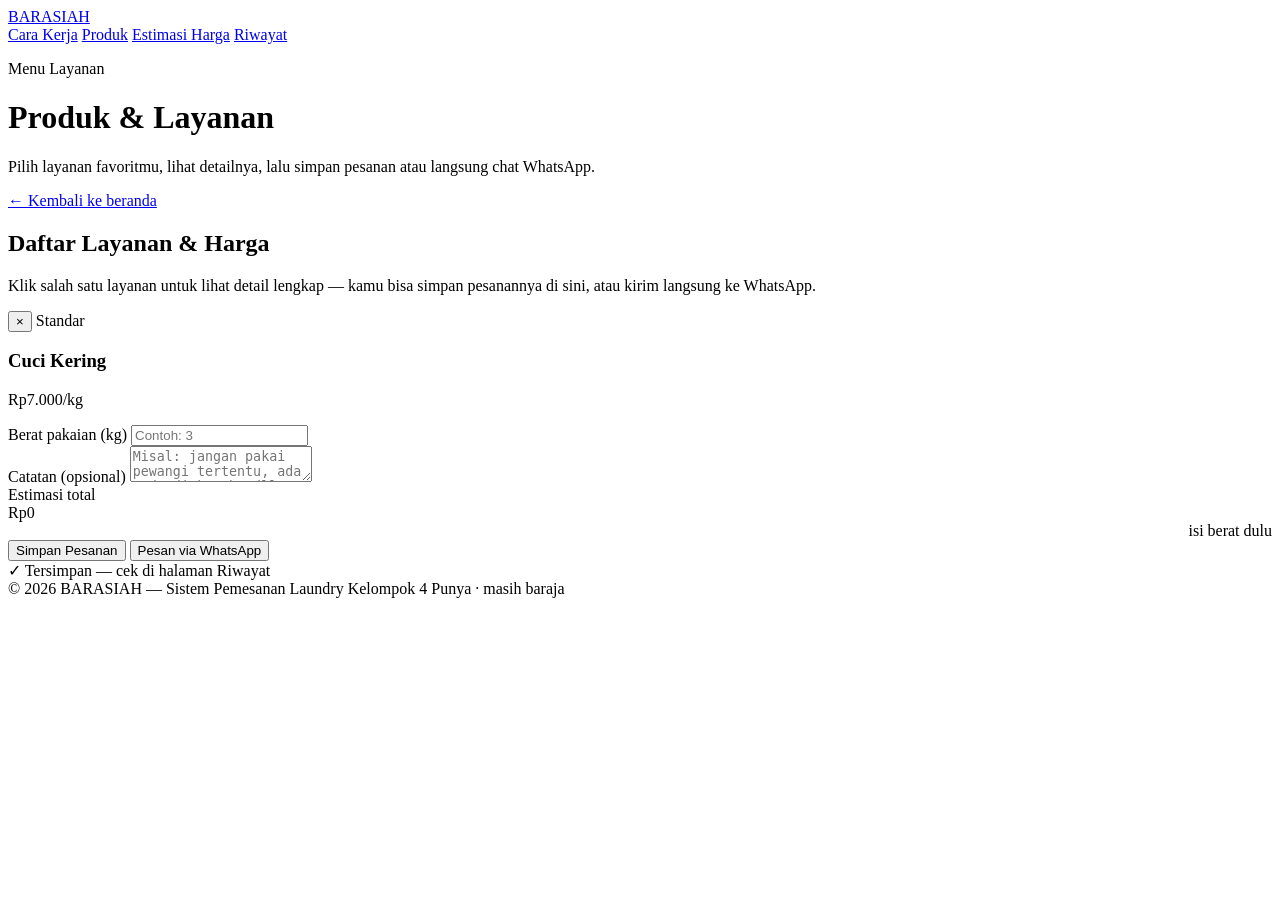
==== produk.html @ edec22c4 "Add files via upload" ====
<!doctype html>
<html lang="id">
<head>
<meta charset="UTF-8">
<meta name="viewport" content="width=device-width, initial-scale=1.0">
<title>Produk &amp; Layanan &mdash; BARASIAH</title>
<link rel="preconnect" href="https://fonts.googleapis.com">
<link rel="preconnect" href="https://fonts.gstatic.com" crossorigin>
<link href="https://fonts.googleapis.com/css2?family=Space+Grotesk:wght@500;600;700&family=Inter:wght@400;500;600&family=IBM+Plex+Mono:wght@500;600&display=swap" rel="stylesheet">
<link rel="stylesheet" href="assets/style.css">
</head>
<body>

<nav class="nav">
  <div class="wrap">
    <a class="brand" href="index.html"><span class="brand-mark" aria-hidden="true"></span>BARASIAH</a>
    <div class="nav-links">
      <a href="index.html#cara-kerja">Cara Kerja</a>
      <a href="produk.html" class="active">Produk</a>
      <a href="index.html#kalkulator">Estimasi Harga</a>
      <a href="riwayat.html">Riwayat</a>
    </div>
  </div>
</nav>

<header class="wrap page-head">
  <p class="eyebrow">Menu Layanan</p>
  <h1>Produk &amp; Layanan</h1>
  <p>Pilih layanan favoritmu, lihat detailnya, lalu simpan pesanan atau langsung chat WhatsApp.</p>
  <a class="back-link" href="index.html">&larr; Kembali ke beranda</a>
</header>

<main class="wrap">
  <div class="produk-intro">
    <h2>Daftar Layanan &amp; Harga</h2>
    <p>Klik salah satu layanan untuk lihat detail lengkap &mdash; kamu bisa simpan pesanannya di sini, atau kirim langsung ke WhatsApp.</p>
  </div>

  <div class="produk-grid" id="produkGrid">
    <!-- Kartu produk dirender otomatis dari assets/produk-data.js lewat assets/app.js -->
  </div>
</main>

<!-- ===== POPUP / MODAL: dipakai ulang untuk semua produk, isinya diganti sesuai yang diklik ===== -->
<div class="modal-overlay" id="modalOverlay">
  <div class="modal-box" role="dialog" aria-modal="true" aria-labelledby="modalTitle">
    <button type="button" class="modal-close" id="modalClose" aria-label="Tutup">&times;</button>
    <span class="tag" id="modalTag">Standar</span>
    <h3 id="modalTitle">Cuci Kering</h3>
    <div class="modal-price" id="modalPrice">Rp7.000/kg</div>
    <p class="modal-desc" id="modalDesc"></p>

    <div class="modal-field">
      <label for="modalBerat">Berat pakaian (kg)</label>
      <input type="number" id="modalBerat" min="0" step="0.5" placeholder="Contoh: 3" oninput="updateModalTotal()">
    </div>
    <div class="modal-field">
      <label for="modalCatatan">Catatan (opsional)</label>
      <textarea id="modalCatatan" rows="2" placeholder="Misal: jangan pakai pewangi tertentu, ada noda di kerah, dll."></textarea>
    </div>

    <div class="modal-total">
      <div>
        <div class="sub">Estimasi total</div>
        <div class="amt" id="modalTotalAmt">Rp0</div>
      </div>
      <div class="sub" id="modalTotalSub" style="text-align:right;">isi berat dulu</div>
    </div>

    <div class="modal-actions">
      <button type="button" class="btn-save" onclick="simpanDariModal()">Simpan Pesanan</button>
      <button type="button" class="btn-wa" onclick="bukaWaDariModal()">Pesan via WhatsApp</button>
      <div class="saved-flash" id="savedFlash">&#10003; Tersimpan &mdash; cek di halaman Riwayat</div>
    </div>
  </div>
</div>

<footer>
  <div class="wrap">
    <span>&copy; 2026 BARASIAH &mdash; Sistem Pemesanan Laundry</span>
    <span class="mono">Kelompok 4 Punya &middot; masih baraja</span>
  </div>
</footer>

<script src="assets/produk-data.js"></script>
<script src="assets/app.js"></script>
</body>
</html>
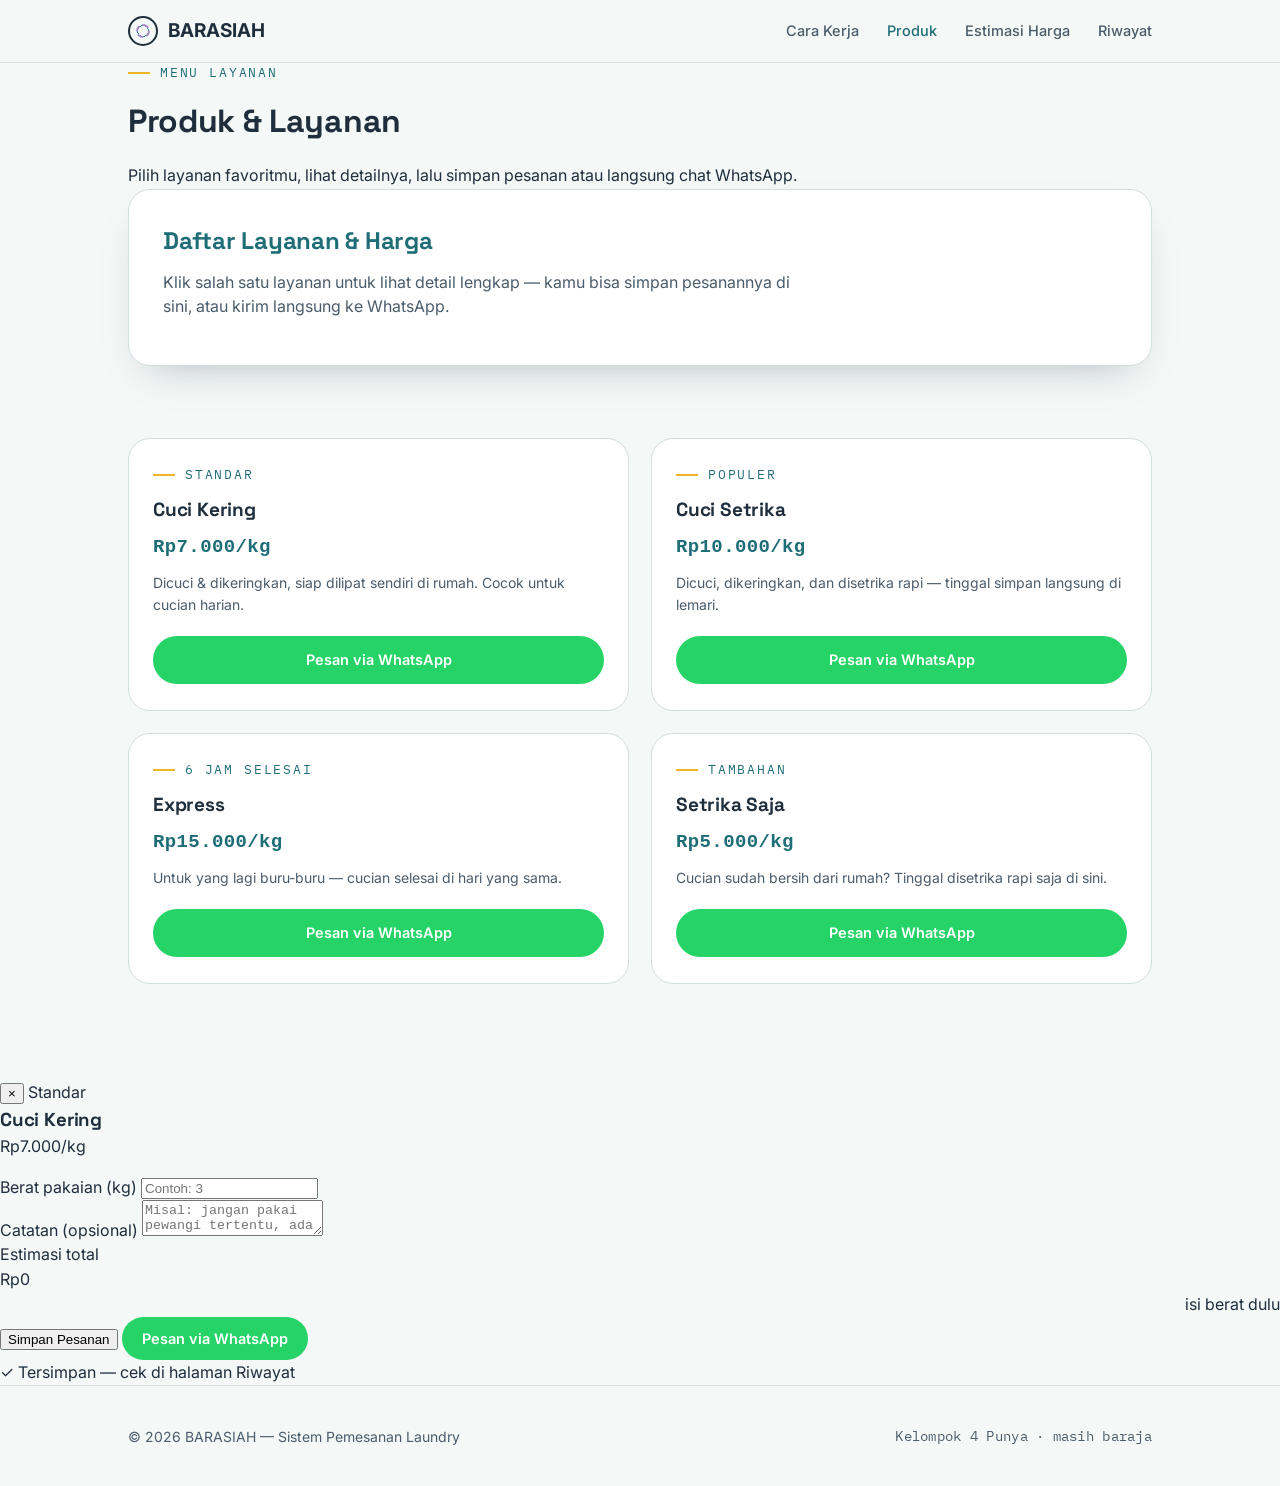
==== commit 46eeddbf: "Add files via upload" ====
--- a/produk.html
+++ b/produk.html
@@ -7,7 +7,7 @@
 <link rel="preconnect" href="https://fonts.googleapis.com">
 <link rel="preconnect" href="https://fonts.gstatic.com" crossorigin>
 <link href="https://fonts.googleapis.com/css2?family=Space+Grotesk:wght@500;600;700&family=Inter:wght@400;500;600&family=IBM+Plex+Mono:wght@500;600&display=swap" rel="stylesheet">
-<link rel="stylesheet" href="assets/style.css">
+<link rel="stylesheet" href="style.css">
 </head>
 <body>
 
@@ -39,6 +39,52 @@
   <div class="produk-grid" id="produkGrid">
     <!-- Kartu produk dirender otomatis dari assets/produk-data.js lewat assets/app.js -->
   </div>
+
+      <section style="padding-top:0;">
+      <div class="produk-grid">
+
+        <div class="produk-card">
+          <span class="eyebrow" style="margin-bottom:10px;">Standar</span>
+          <h3>Cuci Kering</h3>
+          <div class="price mono">Rp7.000/kg</div>
+          <p class="desc">Dicuci &amp; dikeringkan, siap dilipat sendiri di rumah. Cocok untuk cucian harian.</p>
+          <a class="btn-wa" href="https://wa.me/6281371685749?text=Halo%20BARASIAH%2C%20saya%20ingin%20pesan%20layanan%20Cuci%20Kering" target="_blank" rel="noopener">
+            Pesan via WhatsApp
+          </a>
+        </div>
+
+        <div class="produk-card">
+          <span class="eyebrow" style="margin-bottom:10px;">Populer</span>
+          <h3>Cuci Setrika</h3>
+          <div class="price mono">Rp10.000/kg</div>
+          <p class="desc">Dicuci, dikeringkan, dan disetrika rapi &mdash; tinggal simpan langsung di lemari.</p>
+          <a class="btn-wa" href="https://wa.me/62811371685749?text=Halo%20BARASIAH%2C%20saya%20ingin%20pesan%20layanan%20Cuci%20Setrika" target="_blank" rel="noopener">
+            Pesan via WhatsApp
+          </a>
+        </div>
+
+        <div class="produk-card">
+          <span class="eyebrow" style="margin-bottom:10px;">6 Jam Selesai</span>
+          <h3>Express</h3>
+          <div class="price mono">Rp15.000/kg</div>
+          <p class="desc">Untuk yang lagi buru-buru &mdash; cucian selesai di hari yang sama.</p>
+          <a class="btn-wa" href="https://wa.me/6281371685749?text=Halo%20BARASIAH%2C%20saya%20ingin%20pesan%20layanan%20Express" target="_blank" rel="noopener">
+            Pesan via WhatsApp
+          </a>
+        </div>
+
+        <div class="produk-card">
+          <span class="eyebrow" style="margin-bottom:10px;">Tambahan</span>
+          <h3>Setrika Saja</h3>
+          <div class="price mono">Rp5.000/kg</div>
+          <p class="desc">Cucian sudah bersih dari rumah? Tinggal disetrika rapi saja di sini.</p>
+          <a class="btn-wa" href="https://wa.me/6281371685749?text=Halo%20BARASIAH%2C%20saya%20ingin%20pesan%20layanan%20Setrika%20Saja" target="_blank" rel="noopener">
+            Pesan via WhatsApp
+          </a>
+        </div>
+
+      </div>
+    </section>
 </main>
 
 <!-- ===== POPUP / MODAL: dipakai ulang untuk semua produk, isinya diganti sesuai yang diklik ===== -->
@@ -82,7 +128,7 @@
   </div>
 </footer>
 
-<script src="assets/produk-data.js"></script>
-<script src="assets/app.js"></script>
+<script src="produk-data.js"></script>
+<script src="app.js"></script>
 </body>
 </html>
--- a/style.css
+++ b/style.css
@@ -0,0 +1,480 @@
+:root{
+  --ink:#1F2E3D;
+  --ink-soft:#4B5C6B;
+  --paper:#F4F8F7;
+  --panel:#FFFFFF;
+  --aqua:#2F98A3;
+  --aqua-deep:#1F6E77;
+  --lilac:#A78BC9;
+  --sun:#F0B429;
+  --line:#D3DEDD;
+  --radius:22px;
+  --shadow: 0 18px 40px -22px rgba(31,46,61,0.35);
+}
+
+*{box-sizing:border-box;}
+html{scroll-behavior:smooth;}
+body{
+  margin:0;
+  background:var(--paper);
+  color:var(--ink);
+  font-family:'Inter', sans-serif;
+  line-height:1.55;
+  -webkit-font-smoothing:antialiased;
+}
+h1,h2,h3{
+  font-family:'Space Grotesk', sans-serif;
+  margin:0;
+  letter-spacing:-0.01em;
+}
+.mono{
+  font-family:'IBM Plex Mono', monospace;
+  letter-spacing:0.02em;
+}
+a{color:inherit;}
+.wrap{
+  max-width:1080px;
+  margin:0 auto;
+  padding:0 28px;
+}
+section{padding:96px 0;}
+.eyebrow{
+  font-family:'IBM Plex Mono', monospace;
+  font-size:13px;
+  letter-spacing:0.14em;
+  text-transform:uppercase;
+  color:var(--aqua-deep);
+  margin:0 0 14px;
+  display:flex;
+  align-items:center;
+  gap:10px;
+}
+.eyebrow::before{
+  content:"";
+  width:22px;
+  height:2px;
+  background:var(--sun);
+  display:inline-block;
+}
+:focus-visible{
+  outline:3px solid var(--aqua-deep);
+  outline-offset:3px;
+  border-radius:6px;
+}
+
+/* ---------- NAV ---------- */
+.nav{
+  position:sticky; top:0; z-index:40;
+  background:rgba(244,248,247,0.86);
+  backdrop-filter: blur(10px);
+  border-bottom:1px solid var(--line);
+}
+.nav .wrap{
+  display:flex; align-items:center; justify-content:space-between;
+  padding:16px 28px;
+}
+.brand{display:flex; align-items:center; gap:10px; font-weight:700; font-size:19px; text-decoration:none;}
+.brand-mark{
+  width:30px; height:30px; border-radius:50%;
+  border:2.5px solid var(--ink);
+  position:relative;
+  background:
+    radial-gradient(circle at 50% 50%, transparent 0 5px, var(--aqua) 5px 6px, transparent 6px);
+}
+.brand-mark::after{
+  content:"";
+  position:absolute; inset:6px;
+  border-radius:50%;
+  border:2px dashed var(--lilac);
+  animation:spin 6s linear infinite;
+}
+.nav-links{display:flex; gap:28px; font-size:14.5px; font-weight:500;}
+.nav-links a{text-decoration:none; color:var(--ink-soft);}
+.nav-links a:hover, .nav-links a.active{color:var(--aqua-deep);}
+.nav-cta{
+  background:var(--ink); color:#fff; border:none;
+  padding:10px 18px; border-radius:100px;
+  font-family:'Inter',sans-serif; font-weight:600; font-size:14px;
+  cursor:pointer;
+  text-decoration:none;
+  display:inline-flex; align-items:center;
+}
+.nav-cta:hover{background:var(--aqua-deep);}
+@media (max-width:720px){ .nav-links{display:none;} }
+
+/* ---------- HERO ---------- */
+.hero{
+  padding-top:72px;
+  display:grid;
+  grid-template-columns:1.1fr 0.9fr;
+  gap:48px;
+  align-items:center;
+}
+.hero h1{
+  font-size:clamp(38px, 5.4vw, 58px);
+  line-height:1.04;
+}
+.hero h1 em{
+  font-style:normal;
+  color:var(--aqua-deep);
+  position:relative;
+}
+.hero p.lead{
+  margin:22px 0 30px;
+  font-size:18px;
+  color:var(--ink-soft);
+  max-width:46ch;
+}
+.hero-ctas{display:flex; gap:14px; flex-wrap:wrap;}
+.btn-primary, .btn-ghost{
+  font-family:'Inter',sans-serif;
+  font-weight:600; font-size:15px;
+  padding:14px 26px;
+  border-radius:100px;
+  text-decoration:none;
+  display:inline-flex; align-items:center; gap:8px;
+  cursor:pointer; border:none;
+}
+.btn-primary{background:var(--sun); color:var(--ink);}
+.btn-primary:hover{background:#e0a821;}
+.btn-ghost{background:transparent; color:var(--ink); border:1.5px solid var(--line);}
+.btn-ghost:hover{border-color:var(--ink);}
+
+.hero-visual{
+  display:flex; align-items:center; justify-content:center;
+}
+.porthole{
+  width:min(340px, 80vw); height:min(340px, 80vw);
+  border-radius:50%;
+  background:radial-gradient(circle at 32% 28%, #ffffff 0%, #dfeeee 38%, var(--aqua) 100%);
+  border:14px solid var(--ink);
+  position:relative;
+  box-shadow:var(--shadow), inset 0 0 0 6px rgba(255,255,255,0.35);
+}
+.porthole::before{
+  content:"";
+  position:absolute; inset:-26px;
+  border-radius:50%;
+  border:2px dashed var(--line);
+}
+.drum{
+  position:absolute; inset:22px;
+  border-radius:50%;
+  overflow:hidden;
+  background:conic-gradient(from 0deg, rgba(255,255,255,0.5), rgba(255,255,255,0) 40%, rgba(255,255,255,0.5) 100%);
+  animation:spin 5s linear infinite;
+}
+.drum svg.cloth{
+  position:absolute; width:34px; height:34px;
+  filter:drop-shadow(0 3px 4px rgba(0,0,0,0.18));
+}
+.drum .c1{top:12%; left:44%;}
+.drum .c2{top:46%; left:14%; width:26px; height:26px;}
+.drum .c3{top:56%; left:58%;}
+.drum .c4{top:26%; left:72%; width:20px; height:20px;}
+@keyframes spin{to{transform:rotate(360deg);}}
+@media (prefers-reduced-motion: reduce){
+  .drum, .brand-mark::after{animation:none;}
+}
+@media (max-width:860px){
+  .hero{grid-template-columns:1fr; text-align:left;}
+}
+
+/* ---------- CARA KERJA (clothesline) ---------- */
+.line-wrap{position:relative; margin-top:56px;}
+.clothesline{
+  position:absolute; top:0; left:2%; right:2%;
+  height:2px;
+  background:repeating-linear-gradient(90deg, var(--line) 0 10px, transparent 10px 18px);
+}
+.steps{
+  display:grid;
+  grid-template-columns:repeat(4, 1fr);
+  gap:22px;
+  position:relative;
+}
+.step{
+  background:var(--panel);
+  border:1px solid var(--line);
+  border-radius:16px;
+  padding:30px 20px 22px;
+  position:relative;
+  margin-top:18px;
+}
+.peg{
+  position:absolute; top:-18px; left:50%; transform:translateX(-50%);
+  width:26px; height:26px;
+  background:var(--ink);
+  border-radius:7px 7px 3px 3px;
+  display:flex; align-items:center; justify-content:center;
+  color:#fff; font-family:'IBM Plex Mono',monospace; font-size:12px; font-weight:600;
+}
+.peg::after{
+  content:"";
+  position:absolute; bottom:-6px; left:50%; transform:translateX(-50%);
+  width:2px; height:8px; background:var(--ink);
+}
+.step h3{font-size:17px; margin-bottom:8px;}
+.step p{margin:0; color:var(--ink-soft); font-size:14.5px;}
+@media (max-width:860px){
+  .steps{grid-template-columns:1fr 1fr;}
+  .clothesline{display:none;}
+}
+@media (max-width:540px){ .steps{grid-template-columns:1fr;} }
+
+/* ---------- LAYANAN ---------- */
+.service-grid{
+  display:grid;
+  grid-template-columns:repeat(3, 1fr);
+  gap:20px;
+  margin-top:44px;
+}
+.service-card{
+  background:var(--panel);
+  border:1.5px solid var(--line);
+  border-radius:var(--radius);
+  padding:26px 24px;
+  cursor:pointer;
+  transition:border-color .15s, transform .15s;
+  position:relative;
+}
+.service-card:hover{transform:translateY(-3px);}
+.service-card input{position:absolute; opacity:0; pointer-events:none;}
+.service-card .tag{
+  font-family:'IBM Plex Mono',monospace;
+  font-size:12px; color:var(--aqua-deep);
+  background:#E4F2F1; display:inline-block;
+  padding:4px 10px; border-radius:100px;
+  margin-bottom:14px;
+}
+.service-card h3{font-size:19px; margin-bottom:6px;}
+.service-card p{margin:0 0 16px; color:var(--ink-soft); font-size:14px;}
+.service-card .price{font-family:'IBM Plex Mono',monospace; font-weight:600; font-size:18px;}
+.service-card.selected{
+  border-color:var(--aqua-deep);
+  box-shadow:0 0 0 3px rgba(47,152,163,0.18);
+}
+@media (max-width:860px){ .service-grid{grid-template-columns:1fr;} }
+
+/* ---------- KALKULATOR (signature) ---------- */
+.calc-panel{
+  margin-top:44px;
+  background:var(--ink);
+  border-radius:28px;
+  padding:44px;
+  display:grid;
+  grid-template-columns:0.85fr 1fr;
+  gap:40px;
+  align-items:center;
+  color:#fff;
+}
+.calc-form label{
+  display:block; font-size:13px; color:#B9C6CF;
+  margin-bottom:8px; font-family:'IBM Plex Mono',monospace; letter-spacing:0.04em;
+}
+.calc-field{margin-bottom:20px;}
+.calc-field select, .calc-field input[type="number"]{
+  width:100%;
+  background:#2A3B4C;
+  border:1.5px solid #3E5164;
+  color:#fff;
+  padding:13px 14px;
+  border-radius:12px;
+  font-family:'Inter',sans-serif; font-size:15px;
+}
+.calc-field select:focus, .calc-field input:focus{border-color:var(--sun);}
+
+.readout{
+  background:radial-gradient(circle at 30% 25%, #2b4756, #16232c 72%);
+  border-radius:50%;
+  aspect-ratio:1;
+  max-width:280px;
+  margin:0 auto;
+  display:flex; flex-direction:column; align-items:center; justify-content:center;
+  border:10px solid #0F1B23;
+  box-shadow:inset 0 0 30px rgba(0,0,0,0.5);
+  position:relative;
+}
+.readout::before{
+  content:"";
+  position:absolute; inset:14px;
+  border-radius:50%;
+  border:1px dashed rgba(255,255,255,0.15);
+}
+.readout .label{
+  font-family:'IBM Plex Mono',monospace;
+  font-size:12px; letter-spacing:0.12em; color:#7FB8BE; text-transform:uppercase;
+}
+.readout .amount{
+  font-family:'IBM Plex Mono',monospace;
+  font-size:clamp(26px, 4vw, 34px);
+  font-weight:600; color:#fff;
+  margin:8px 0 4px;
+}
+.readout .sub{font-size:12px; color:#8AA0AC;}
+@media (max-width:860px){
+  .calc-panel{grid-template-columns:1fr; padding:30px;}
+}
+
+/* ---------- STATUS TRACKER ---------- */
+.tracker{
+  margin-top:48px;
+  background:var(--panel);
+  border:1px solid var(--line);
+  border-radius:var(--radius);
+  padding:40px 34px;
+}
+.tracker-row{
+  display:flex; align-items:center; justify-content:space-between;
+  position:relative;
+}
+.tracker-row::before{
+  content:"";
+  position:absolute; top:17px; left:6%; right:6%; height:3px;
+  background:var(--line); z-index:0;
+  border-radius:4px;
+}
+.tnode{
+  position:relative; z-index:1;
+  display:flex; flex-direction:column; align-items:center; gap:10px;
+  flex:1; text-align:center;
+  cursor:pointer; background:none; border:none; font-family:inherit;
+}
+.tdot{
+  width:36px; height:36px; border-radius:50%;
+  background:#fff; border:3px solid var(--line);
+  display:flex; align-items:center; justify-content:center;
+  color:var(--ink-soft); transition:.2s;
+}
+.tnode.active .tdot{border-color:var(--aqua-deep); background:var(--aqua); color:#fff;}
+.tnode.done .tdot{border-color:var(--aqua-deep); background:var(--aqua-deep); color:#fff;}
+.tnode span.tlabel{font-size:14px; font-weight:600;}
+.tnode span.thint{font-size:12.5px; color:var(--ink-soft);}
+@media (max-width:640px){
+  .tracker-row{flex-direction:column; gap:26px;}
+  .tracker-row::before{display:none;}
+}
+
+footer{
+  border-top:1px solid var(--line);
+  padding:40px 0;
+  color:var(--ink-soft);
+  font-size:14px;
+}
+footer .wrap{display:flex; justify-content:space-between; align-items:center; flex-wrap:wrap; gap:12px;}
+.footer-note{font-family:'IBM Plex Mono',monospace; font-size:12.5px;}
+
+/* ==================================================== */
+/* ---------- HALAMAN PRODUK (produk.html) ------------- */
+/* ==================================================== */
+.produk-banner{
+  background:linear-gradient(135deg, var(--aqua-deep), var(--ink));
+  color:#fff;
+  padding:64px 0;
+  text-align:center;
+}
+.produk-banner h1{
+  font-size:clamp(30px, 4.4vw, 42px);
+  margin-bottom:12px;
+}
+.produk-banner p{
+  color:#DCEDEC;
+  font-size:16.5px;
+  margin:0;
+}
+
+.produk-intro{
+  background:var(--panel);
+  border:1px solid var(--line);
+  border-radius:var(--radius);
+  box-shadow:var(--shadow);
+  padding:32px 34px;
+  margin-top:-40px;
+  position:relative;
+  z-index:2;
+}
+.produk-intro h2{font-size:24px; margin-bottom:10px; color:var(--aqua-deep);}
+.produk-intro p{color:var(--ink-soft); margin:0 0 14px; max-width:64ch;}
+.back-link{
+  font-family:'IBM Plex Mono',monospace;
+  font-size:13.5px;
+  font-weight:600;
+  color:var(--aqua-deep);
+  text-decoration:none;
+  display:inline-flex; align-items:center; gap:6px;
+}
+.back-link:hover{text-decoration:underline;}
+
+.produk-grid{
+  display:grid;
+  grid-template-columns:repeat(2, 1fr);
+  gap:22px;
+  margin-top:36px;
+}
+.produk-card{
+  background:var(--panel);
+  border:1.5px solid var(--line);
+  border-radius:var(--radius);
+  padding:26px 24px;
+  display:flex;
+  flex-direction:column;
+  transition:transform .15s, box-shadow .15s;
+}
+.produk-card:hover{
+  transform:translateY(-3px);
+  box-shadow:var(--shadow);
+}
+.produk-card h3{font-size:19px; margin-bottom:8px; color:var(--ink);}
+.produk-card .price{
+  font-family:'IBM Plex Mono',monospace;
+  font-weight:600; font-size:19px;
+  color:var(--aqua-deep);
+  margin-bottom:10px;
+}
+.produk-card p.desc{
+  margin:0 0 20px;
+  color:var(--ink-soft);
+  font-size:14px;
+  flex-grow:1;
+}
+.btn-wa{
+  background:#25D366;
+  color:#fff;
+  border:none;
+  padding:13px 20px;
+  border-radius:100px;
+  font-family:'Inter',sans-serif;
+  font-weight:600;
+  font-size:14.5px;
+  text-decoration:none;
+  text-align:center;
+  display:inline-flex;
+  align-items:center;
+  justify-content:center;
+  gap:8px;
+  cursor:pointer;
+  transition:background .15s;
+}
+.btn-wa:hover{background:#1EBE5A;}
+@media (max-width:720px){
+  .produk-grid{grid-template-columns:1fr;}
+}
+
+.wa-float{
+  position:fixed;
+  bottom:24px;
+  right:24px;
+  width:54px;
+  height:54px;
+  border-radius:50%;
+  background:#25D366;
+  color:#fff;
+  display:flex;
+  align-items:center;
+  justify-content:center;
+  box-shadow:var(--shadow);
+  text-decoration:none;
+  font-family:'Space Grotesk',sans-serif;
+  font-weight:700;
+  z-index:50;
+}
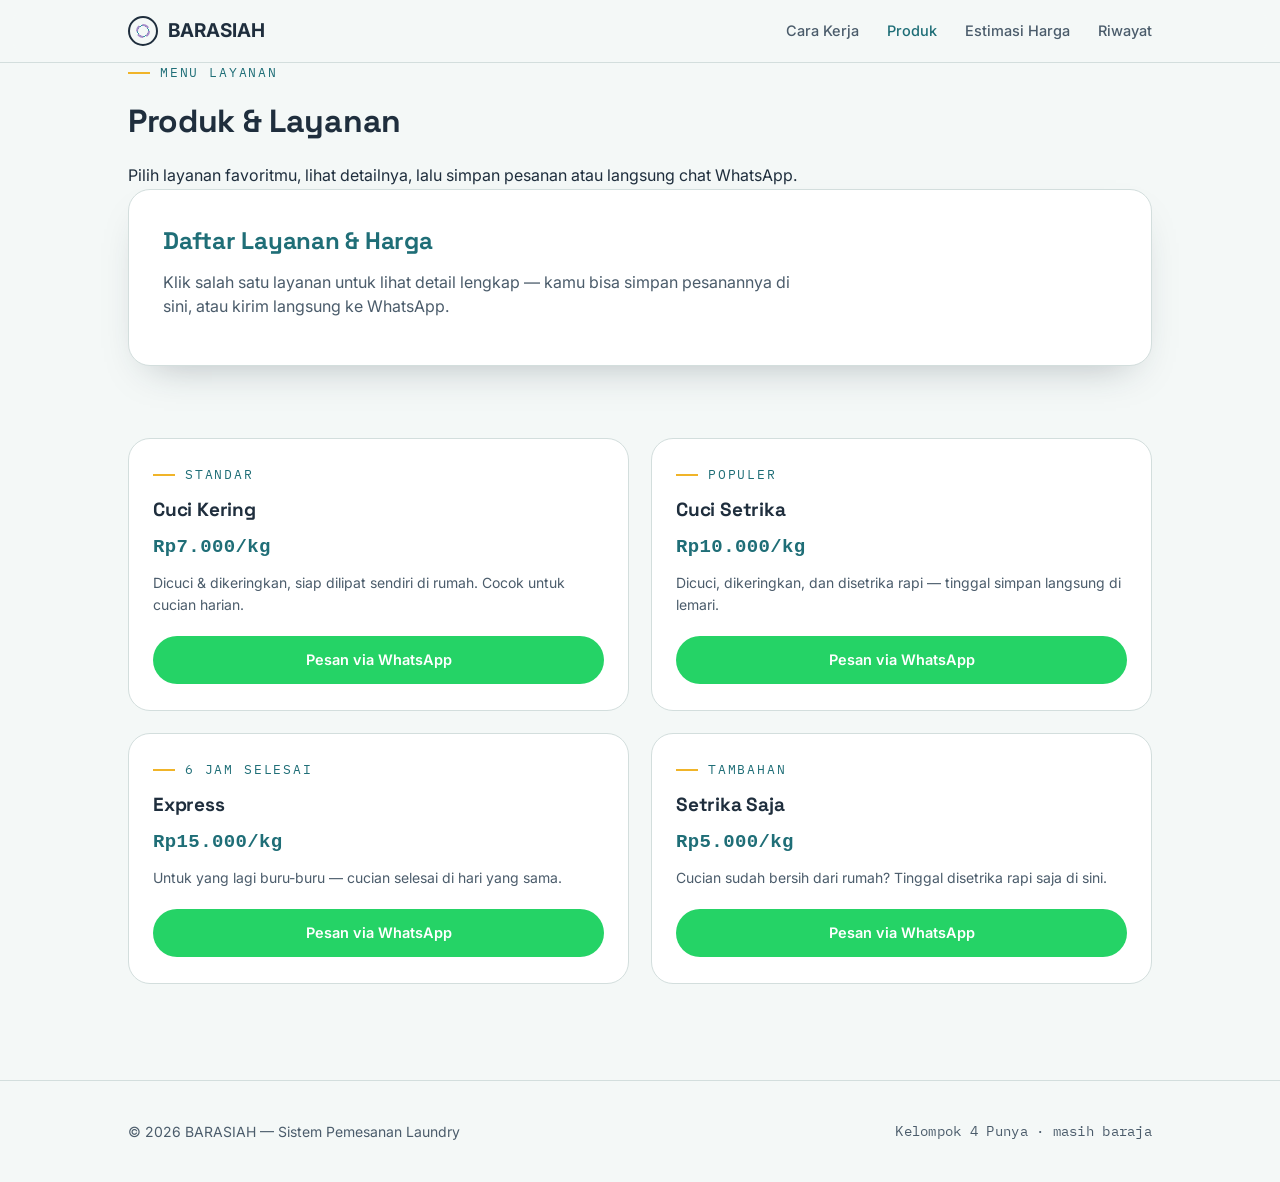
==== commit f9b62e15: "Feat: small change on produk.html" ====
--- a/produk.html
+++ b/produk.html
@@ -5,9 +5,11 @@
 <meta name="viewport" content="width=device-width, initial-scale=1.0">
 <title>Produk &amp; Layanan &mdash; BARASIAH</title>
 <link rel="preconnect" href="https://fonts.googleapis.com">
+<!-- <link rel="icon" type="image/png" href="lokasi-logo-anda.png"> !-->
 <link rel="preconnect" href="https://fonts.gstatic.com" crossorigin>
 <link href="https://fonts.googleapis.com/css2?family=Space+Grotesk:wght@500;600;700&family=Inter:wght@400;500;600&family=IBM+Plex+Mono:wght@500;600&display=swap" rel="stylesheet">
 <link rel="stylesheet" href="style.css">
+<link rel="stylesheet" href="popup.css">
 </head>
 <body>
 
--- a/popup.css
+++ b/popup.css
@@ -0,0 +1,243 @@
+/* ==================================================== */
+/* ---------- POPUP NAVBAR (popup.css) ----------------- */
+/* Modal yang muncul saat tombol di navbar diklik.      */
+/* Memakai variabel warna & radius yang sama dengan     */
+/* style.css supaya tampilannya menyatu dengan web.     */
+/* ==================================================== */
+
+.modal-overlay{
+  position:fixed;
+  inset:0;
+  background:rgba(15,27,35,0.55);
+  backdrop-filter:blur(4px);
+  display:flex;
+  align-items:center;
+  justify-content:center;
+  padding:24px;
+  z-index:100;
+  opacity:0;
+  pointer-events:none;
+  transition:opacity .18s ease;
+}
+.modal-overlay.open{
+  opacity:1;
+  pointer-events:auto;
+}
+.modal-box{
+  background:var(--panel);
+  border-radius:var(--radius);
+  box-shadow:var(--shadow);
+  width:min(520px, 100%);
+  max-height:min(640px, 86vh);
+  overflow-y:auto;
+  padding:34px 32px 30px;
+  position:relative;
+  transform:translateY(14px) scale(.98);
+  transition:transform .2s ease;
+}
+.modal-overlay.open .modal-box{
+  transform:translateY(0) scale(1);
+}
+.modal-close{
+  position:absolute;
+  top:18px; right:18px;
+  width:34px; height:34px;
+  border-radius:50%;
+  border:1.5px solid var(--line);
+  background:var(--panel);
+  color:var(--ink);
+  font-size:20px;
+  line-height:1;
+  cursor:pointer;
+  display:flex; align-items:center; justify-content:center;
+}
+.modal-close:hover{border-color:var(--ink);}
+
+.modal-content h3{
+  font-size:23px;
+  padding-right:34px;
+  margin-bottom:6px;
+}
+.modal-kicker{
+  font-family:'IBM Plex Mono', monospace;
+  font-size:12.5px;
+  letter-spacing:0.1em;
+  text-transform:uppercase;
+  color:var(--aqua-deep);
+  margin:0 0 10px;
+}
+.modal-content p.modal-desc{
+  color:var(--ink-soft);
+  font-size:14.5px;
+  margin:0 0 22px;
+}
+
+/* Tombol aksi di dalam modal */
+.modal-actions{
+  display:flex;
+  gap:10px;
+  flex-wrap:wrap;
+  margin-top:22px;
+}
+.modal-btn{
+  font-family:'Inter',sans-serif;
+  font-weight:600;
+  font-size:14px;
+  padding:11px 20px;
+  border-radius:100px;
+  border:none;
+  cursor:pointer;
+  text-decoration:none;
+  display:inline-flex;
+  align-items:center;
+  gap:6px;
+}
+.modal-btn.primary{background:var(--sun); color:var(--ink);}
+.modal-btn.primary:hover{background:#e0a821;}
+.modal-btn.ghost{background:transparent; color:var(--ink); border:1.5px solid var(--line);}
+.modal-btn.ghost:hover{border-color:var(--ink);}
+
+/* Daftar langkah ringkas (Cara Kerja) */
+.modal-steps{
+  list-style:none; margin:0; padding:0;
+  display:flex; flex-direction:column; gap:14px;
+}
+.modal-steps li{
+  display:flex; gap:14px; align-items:flex-start;
+}
+.modal-steps .num{
+  flex:none;
+  width:26px; height:26px;
+  border-radius:7px;
+  background:var(--ink);
+  color:#fff;
+  font-family:'IBM Plex Mono', monospace;
+  font-size:12px; font-weight:600;
+  display:flex; align-items:center; justify-content:center;
+}
+.modal-steps strong{display:block; font-size:14.5px;}
+.modal-steps span{font-size:13.5px; color:var(--ink-soft);}
+
+/* Preview produk (Produk) */
+.modal-produk-list{
+  list-style:none; margin:0 0 6px; padding:0;
+  display:flex; flex-direction:column; gap:10px;
+}
+.modal-produk-list li{
+  display:flex; justify-content:space-between; align-items:center;
+  border:1px solid var(--line);
+  border-radius:14px;
+  padding:12px 16px;
+}
+.modal-produk-list .nama{font-size:14.5px; font-weight:600;}
+.modal-produk-list .harga{
+  font-family:'IBM Plex Mono', monospace;
+  font-size:13.5px;
+  color:var(--aqua-deep);
+}
+
+/* Mini kalkulator (Estimasi Harga) */
+.modal-calc-field{margin-bottom:14px;}
+.modal-calc-field label{
+  display:block;
+  font-family:'IBM Plex Mono', monospace;
+  font-size:12px;
+  letter-spacing:0.04em;
+  color:var(--ink-soft);
+  margin-bottom:6px;
+}
+.modal-calc-field select, .modal-calc-field input[type="number"]{
+  width:100%;
+  border:1.5px solid var(--line);
+  border-radius:12px;
+  padding:12px 14px;
+  font-family:'Inter',sans-serif;
+  font-size:14.5px;
+  color:var(--ink);
+  background:#fff;
+}
+.modal-calc-field select:focus, .modal-calc-field input:focus{border-color:var(--aqua-deep);}
+.modal-readout{
+  background:var(--ink);
+  color:#fff;
+  border-radius:16px;
+  padding:18px 20px;
+  display:flex; flex-direction:column; gap:2px;
+  margin-top:4px;
+}
+.modal-readout .label{
+  font-family:'IBM Plex Mono', monospace;
+  font-size:11.5px; letter-spacing:0.1em; text-transform:uppercase; color:#7FB8BE;
+}
+.modal-readout .amount{
+  font-family:'IBM Plex Mono', monospace;
+  font-size:26px; font-weight:600;
+}
+.modal-readout .sub{font-size:12px; color:#8AA0AC;}
+
+/* Mini tracker (Lacak Pesanan) */
+.modal-tracker{
+  display:flex; justify-content:space-between;
+  position:relative;
+  margin:6px 0 4px;
+}
+.modal-tracker::before{
+  content:"";
+  position:absolute; top:16px; left:5%; right:5%; height:3px;
+  background:var(--line); z-index:0; border-radius:4px;
+}
+.modal-tnode{
+  position:relative; z-index:1;
+  display:flex; flex-direction:column; align-items:center; gap:8px;
+  flex:1; text-align:center;
+  background:none; border:none; cursor:pointer; font-family:inherit;
+}
+.modal-tnode .tdot{
+  width:32px; height:32px; border-radius:50%;
+  background:#fff; border:3px solid var(--line);
+  display:flex; align-items:center; justify-content:center;
+  font-family:'IBM Plex Mono', monospace; font-size:12px; color:var(--ink-soft);
+}
+.modal-tnode.active .tdot{border-color:var(--aqua-deep); background:var(--aqua); color:#fff;}
+.modal-tnode.done .tdot{border-color:var(--aqua-deep); background:var(--aqua-deep); color:#fff;}
+.modal-tnode span.tlabel{font-size:12.5px; font-weight:600;}
+.modal-track-hint{
+  font-size:13px; color:var(--ink-soft);
+  border:1px dashed var(--line); border-radius:12px;
+  padding:12px 14px; margin-top:16px;
+}
+
+/* Roadmap */
+.modal-roadmap{
+  list-style:none; margin:0; padding:0;
+  border-left:2px dashed var(--line);
+}
+.modal-roadmap li{
+  position:relative;
+  padding:2px 0 20px 22px;
+}
+.modal-roadmap li:last-child{padding-bottom:2px;}
+.modal-roadmap li::before{
+  content:"";
+  position:absolute; left:-7px; top:3px;
+  width:12px; height:12px; border-radius:50%;
+  background:var(--panel); border:2.5px solid var(--line);
+}
+.modal-roadmap li.aktif::before{border-color:var(--aqua-deep); background:var(--aqua);}
+.modal-roadmap .fase{
+  font-family:'IBM Plex Mono', monospace;
+  font-size:11.5px; letter-spacing:0.08em; text-transform:uppercase;
+  color:var(--aqua-deep); margin-bottom:3px;
+}
+.modal-roadmap .status{
+  font-family:'IBM Plex Mono', monospace;
+  font-size:10.5px;
+  color:var(--ink-soft);
+  margin-left:8px;
+}
+.modal-roadmap strong{display:block; font-size:14.5px; margin-bottom:3px;}
+.modal-roadmap p{margin:0; font-size:13.5px; color:var(--ink-soft);}
+
+@media (max-width:520px){
+  .modal-box{padding:28px 20px 24px;}
+}
